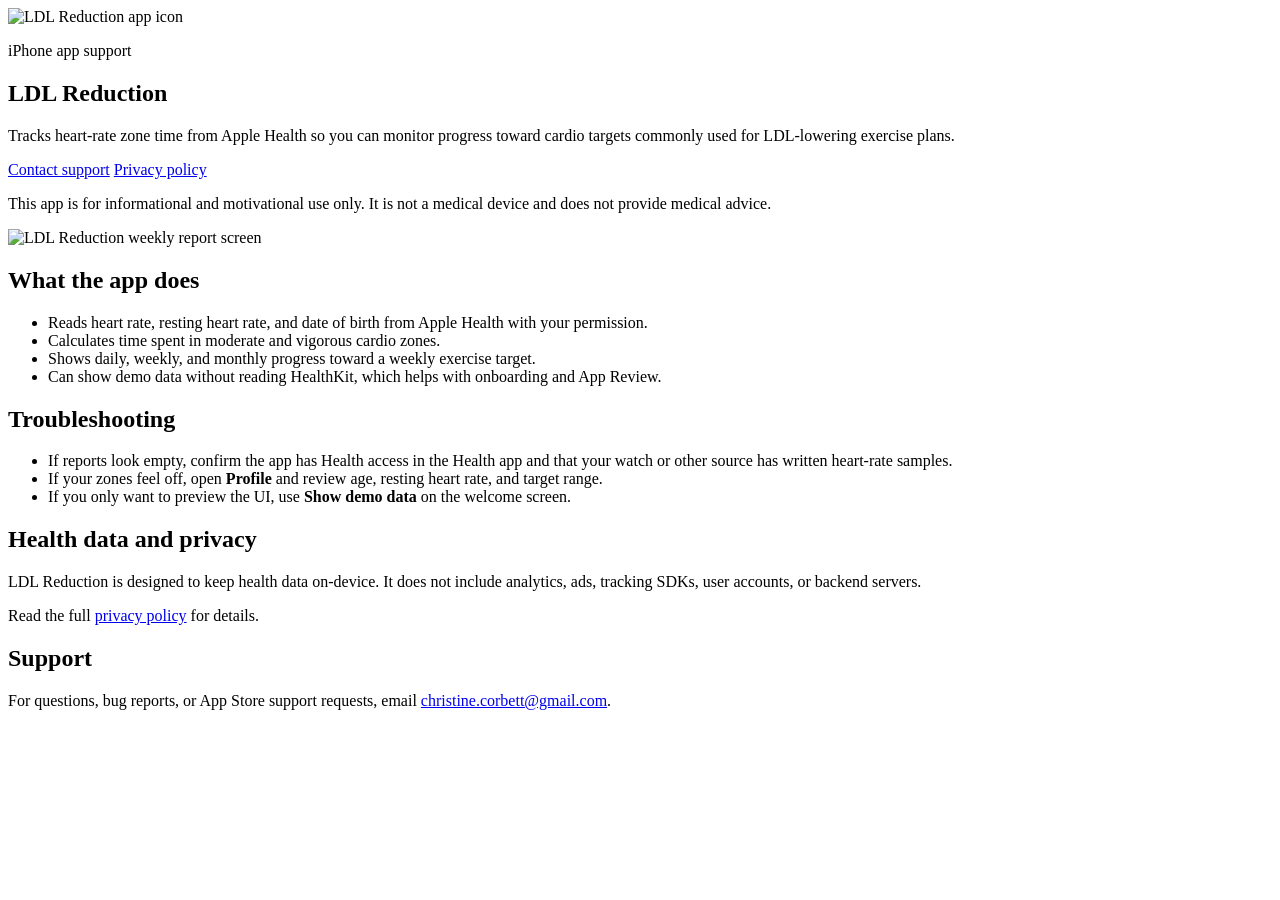
==== index.html @ 479b945d "Add index.html" ====
<!doctype html>
<html lang="en">
<head>
  <meta charset="utf-8">
  <meta name="viewport" content="width=device-width, initial-scale=1">
  <title>LDL Reduction Support</title>
  <meta name="description" content="Support and privacy information for the LDL Reduction iPhone app.">
  <link rel="preconnect" href="https://fonts.googleapis.com">
  <link rel="preconnect" href="https://fonts.gstatic.com" crossorigin>
  <link href="https://fonts.googleapis.com/css2?family=Inter:wght@400;500;600;700;800&display=swap" rel="stylesheet">
  <link rel="stylesheet" href="styles.css">
</head>
<body>
  <main class="shell">
    <section class="hero card">
      <div class="hero-copy">
        <div class="app-badge">
          <img src="assets/app-icon.png" alt="LDL Reduction app icon">
          <div>
            <p class="eyebrow">iPhone app support</p>
            <h1>LDL Reduction</h1>
            <p class="lede">Tracks heart-rate zone time from Apple Health so you can monitor progress toward cardio targets commonly used for LDL-lowering exercise plans.</p>
          </div>
        </div>
        <div class="cta-row">
          <a class="button primary" href="mailto:christine.corbett@gmail.com">Contact support</a>
          <a class="button secondary" href="privacy.html">Privacy policy</a>
        </div>
        <p class="fine-print">This app is for informational and motivational use only. It is not a medical device and does not provide medical advice.</p>
      </div>
      <div class="hero-shot">
        <img src="assets/app-screenshot.png" alt="LDL Reduction weekly report screen">
      </div>
    </section>

    <section class="grid two-up">
      <article class="card">
        <h2>What the app does</h2>
        <ul>
          <li>Reads heart rate, resting heart rate, and date of birth from Apple Health with your permission.</li>
          <li>Calculates time spent in moderate and vigorous cardio zones.</li>
          <li>Shows daily, weekly, and monthly progress toward a weekly exercise target.</li>
          <li>Can show demo data without reading HealthKit, which helps with onboarding and App Review.</li>
        </ul>
      </article>
      <article class="card">
        <h2>Troubleshooting</h2>
        <ul>
          <li>If reports look empty, confirm the app has Health access in the Health app and that your watch or other source has written heart-rate samples.</li>
          <li>If your zones feel off, open <strong>Profile</strong> and review age, resting heart rate, and target range.</li>
          <li>If you only want to preview the UI, use <strong>Show demo data</strong> on the welcome screen.</li>
        </ul>
      </article>
    </section>

    <section class="card">
      <h2>Health data and privacy</h2>
      <p>LDL Reduction is designed to keep health data on-device. It does not include analytics, ads, tracking SDKs, user accounts, or backend servers.</p>
      <p>Read the full <a href="privacy.html">privacy policy</a> for details.</p>
    </section>

    <section class="card">
      <h2>Support</h2>
      <p>For questions, bug reports, or App Store support requests, email <a href="mailto:christine.corbett@gmail.com">christine.corbett@gmail.com</a>.</p>
    </section>
  </main>
</body>
</html>
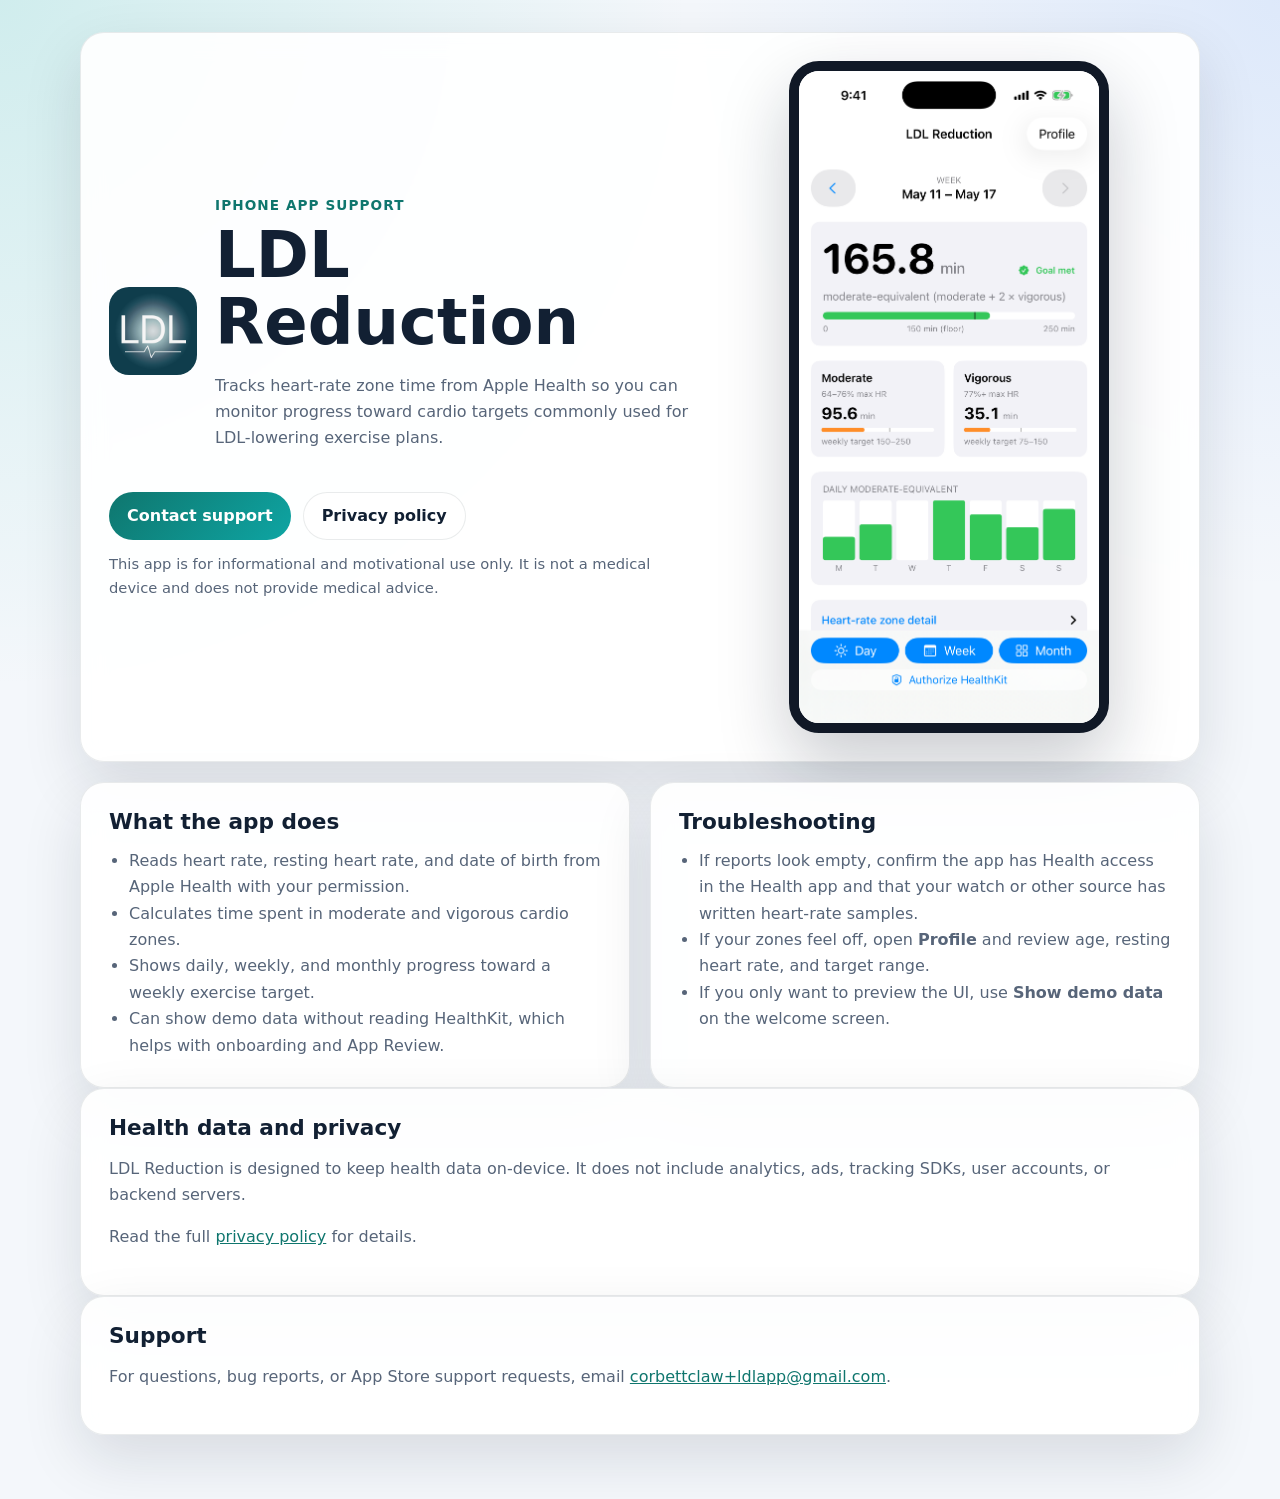
==== commit 5bdc0f0f: "Update support email in index.html" ====
--- a/index.html
+++ b/index.html
@@ -23,7 +23,7 @@
           </div>
         </div>
         <div class="cta-row">
-          <a class="button primary" href="mailto:christine.corbett@gmail.com">Contact support</a>
+          <a class="button primary" href="mailto:corbettclaw+ldlapp@gmail.com">Contact support</a>
           <a class="button secondary" href="privacy.html">Privacy policy</a>
         </div>
         <p class="fine-print">This app is for informational and motivational use only. It is not a medical device and does not provide medical advice.</p>
@@ -61,7 +61,7 @@
 
     <section class="card">
       <h2>Support</h2>
-      <p>For questions, bug reports, or App Store support requests, email <a href="mailto:christine.corbett@gmail.com">christine.corbett@gmail.com</a>.</p>
+      <p>For questions, bug reports, or App Store support requests, email <a href="mailto:corbettclaw+ldlapp@gmail.com">corbettclaw+ldlapp@gmail.com</a>.</p>
     </section>
   </main>
 </body>
--- a/styles.css
+++ b/styles.css
@@ -0,0 +1,122 @@
+:root {
+  color-scheme: light;
+  --bg: #f4f7fb;
+  --card: rgba(255,255,255,0.92);
+  --text: #122033;
+  --muted: #576579;
+  --line: rgba(18,32,51,0.09);
+  --accent: #0f766e;
+  --accent-2: #0ea5a3;
+  --shadow: 0 24px 60px rgba(15, 23, 42, 0.12);
+}
+* { box-sizing: border-box; }
+body {
+  margin: 0;
+  font-family: Inter, system-ui, sans-serif;
+  color: var(--text);
+  background:
+    radial-gradient(circle at top left, rgba(20,184,166,0.16), transparent 35%),
+    radial-gradient(circle at top right, rgba(59,130,246,0.12), transparent 30%),
+    var(--bg);
+}
+a { color: var(--accent); }
+.shell {
+  width: min(1120px, calc(100% - 32px));
+  margin: 0 auto;
+  padding: 32px 0 64px;
+}
+.shell.narrow { width: min(780px, calc(100% - 32px)); }
+.card {
+  background: var(--card);
+  border: 1px solid var(--line);
+  border-radius: 24px;
+  box-shadow: var(--shadow);
+  padding: 28px;
+  backdrop-filter: blur(12px);
+}
+.hero {
+  display: grid;
+  grid-template-columns: 1.2fr 0.9fr;
+  gap: 28px;
+  align-items: center;
+}
+.app-badge {
+  display: flex;
+  gap: 18px;
+  align-items: center;
+}
+.app-badge img {
+  width: 88px;
+  height: 88px;
+  border-radius: 20px;
+}
+.eyebrow {
+  margin: 0 0 6px;
+  color: var(--accent);
+  font-size: 0.85rem;
+  font-weight: 700;
+  text-transform: uppercase;
+  letter-spacing: 0.08em;
+}
+h1, h2 { line-height: 1.05; }
+h1 {
+  margin: 0;
+  font-size: clamp(2.4rem, 5vw, 4.4rem);
+}
+h2 {
+  margin: 0 0 14px;
+  font-size: 1.35rem;
+}
+.lede, li, p { color: var(--muted); line-height: 1.65; }
+.cta-row {
+  display: flex;
+  gap: 12px;
+  margin: 24px 0 12px;
+  flex-wrap: wrap;
+}
+.button {
+  display: inline-flex;
+  align-items: center;
+  justify-content: center;
+  min-height: 48px;
+  padding: 0 18px;
+  border-radius: 999px;
+  text-decoration: none;
+  font-weight: 700;
+}
+.button.primary {
+  background: linear-gradient(135deg, var(--accent), var(--accent-2));
+  color: white;
+}
+.button.secondary {
+  background: white;
+  border: 1px solid var(--line);
+  color: var(--text);
+}
+.fine-print {
+  font-size: 0.92rem;
+  margin: 0;
+}
+.hero-shot {
+  display: flex;
+  justify-content: center;
+}
+.hero-shot img {
+  width: min(100%, 320px);
+  border-radius: 30px;
+  border: 10px solid #101826;
+  box-shadow: 0 30px 70px rgba(15, 23, 42, 0.22);
+}
+.grid {
+  display: grid;
+  gap: 20px;
+  margin-top: 20px;
+}
+.two-up { grid-template-columns: repeat(2, minmax(0, 1fr)); }
+ul { padding-left: 20px; margin: 0; }
+.prose h1 { margin-top: 0; }
+.prose h2 { margin-top: 28px; }
+@media (max-width: 860px) {
+  .hero, .two-up { grid-template-columns: 1fr; }
+  .app-badge { align-items: flex-start; }
+}
